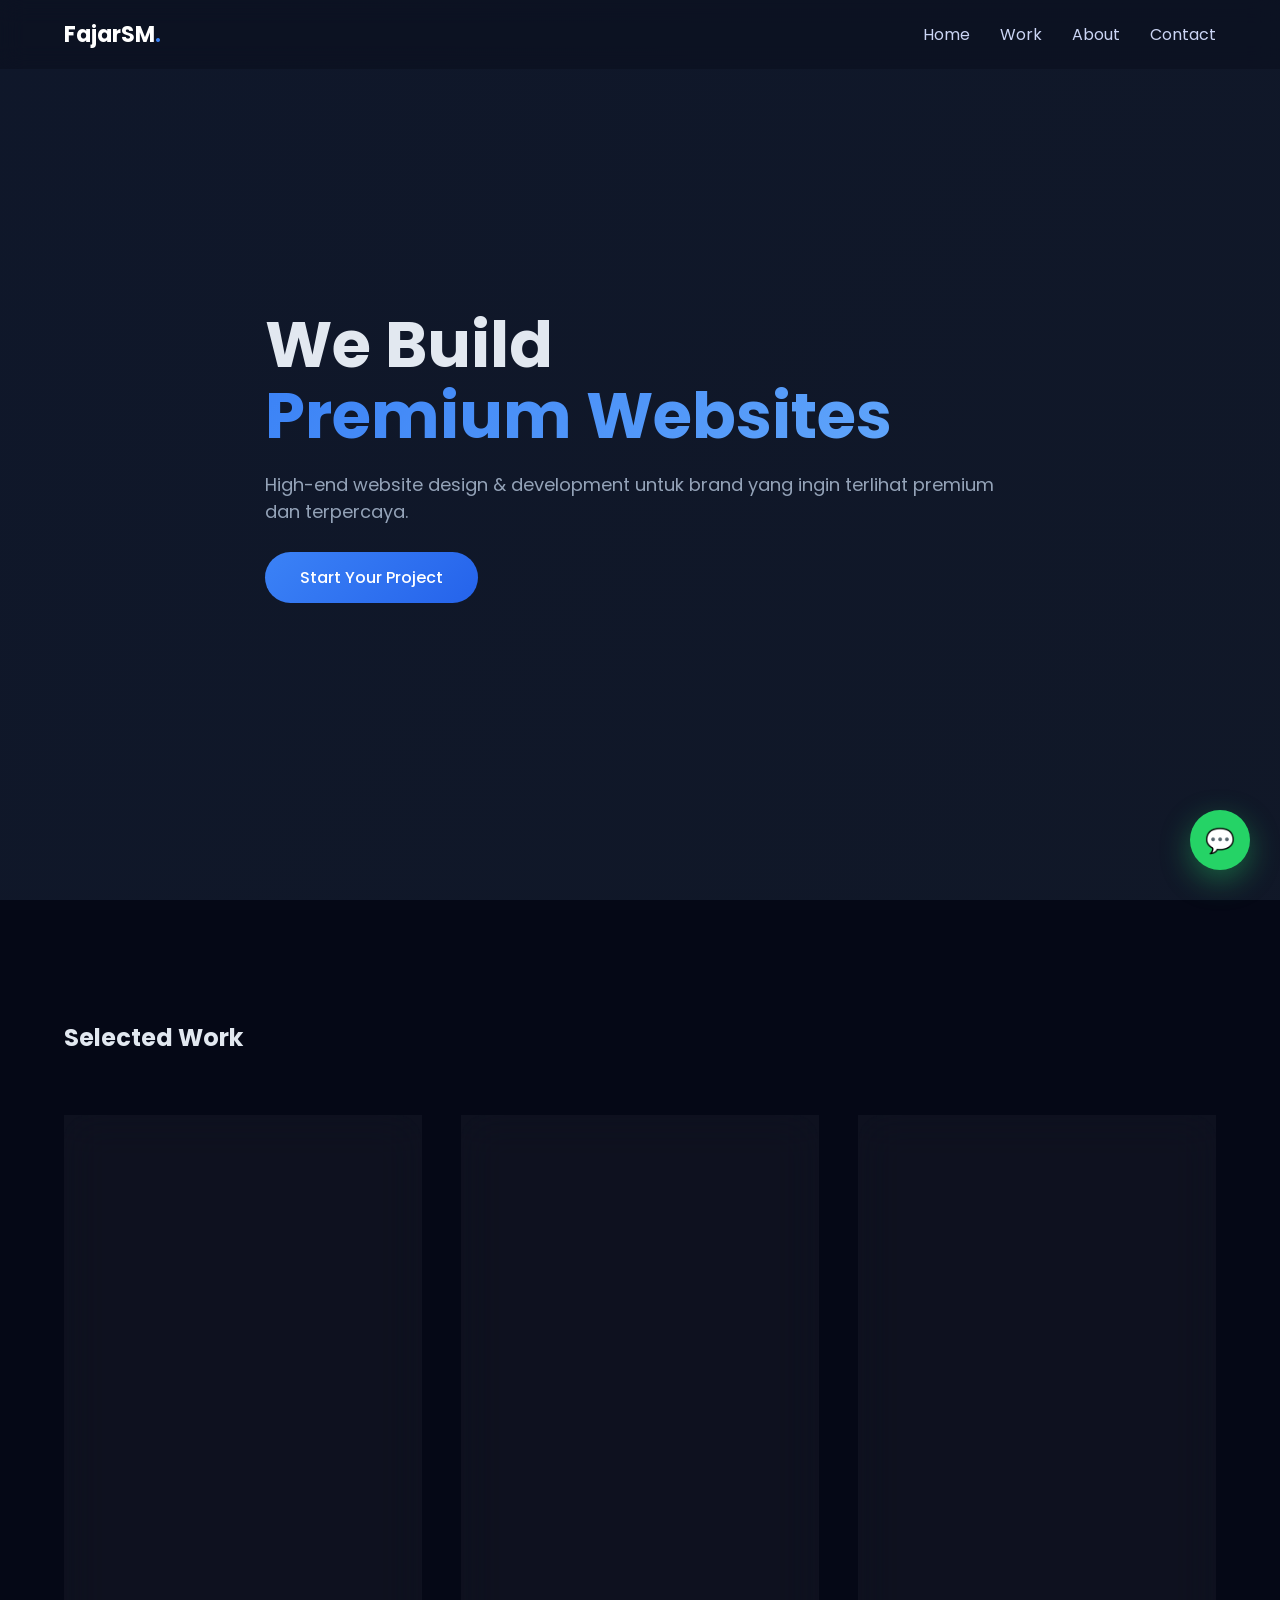
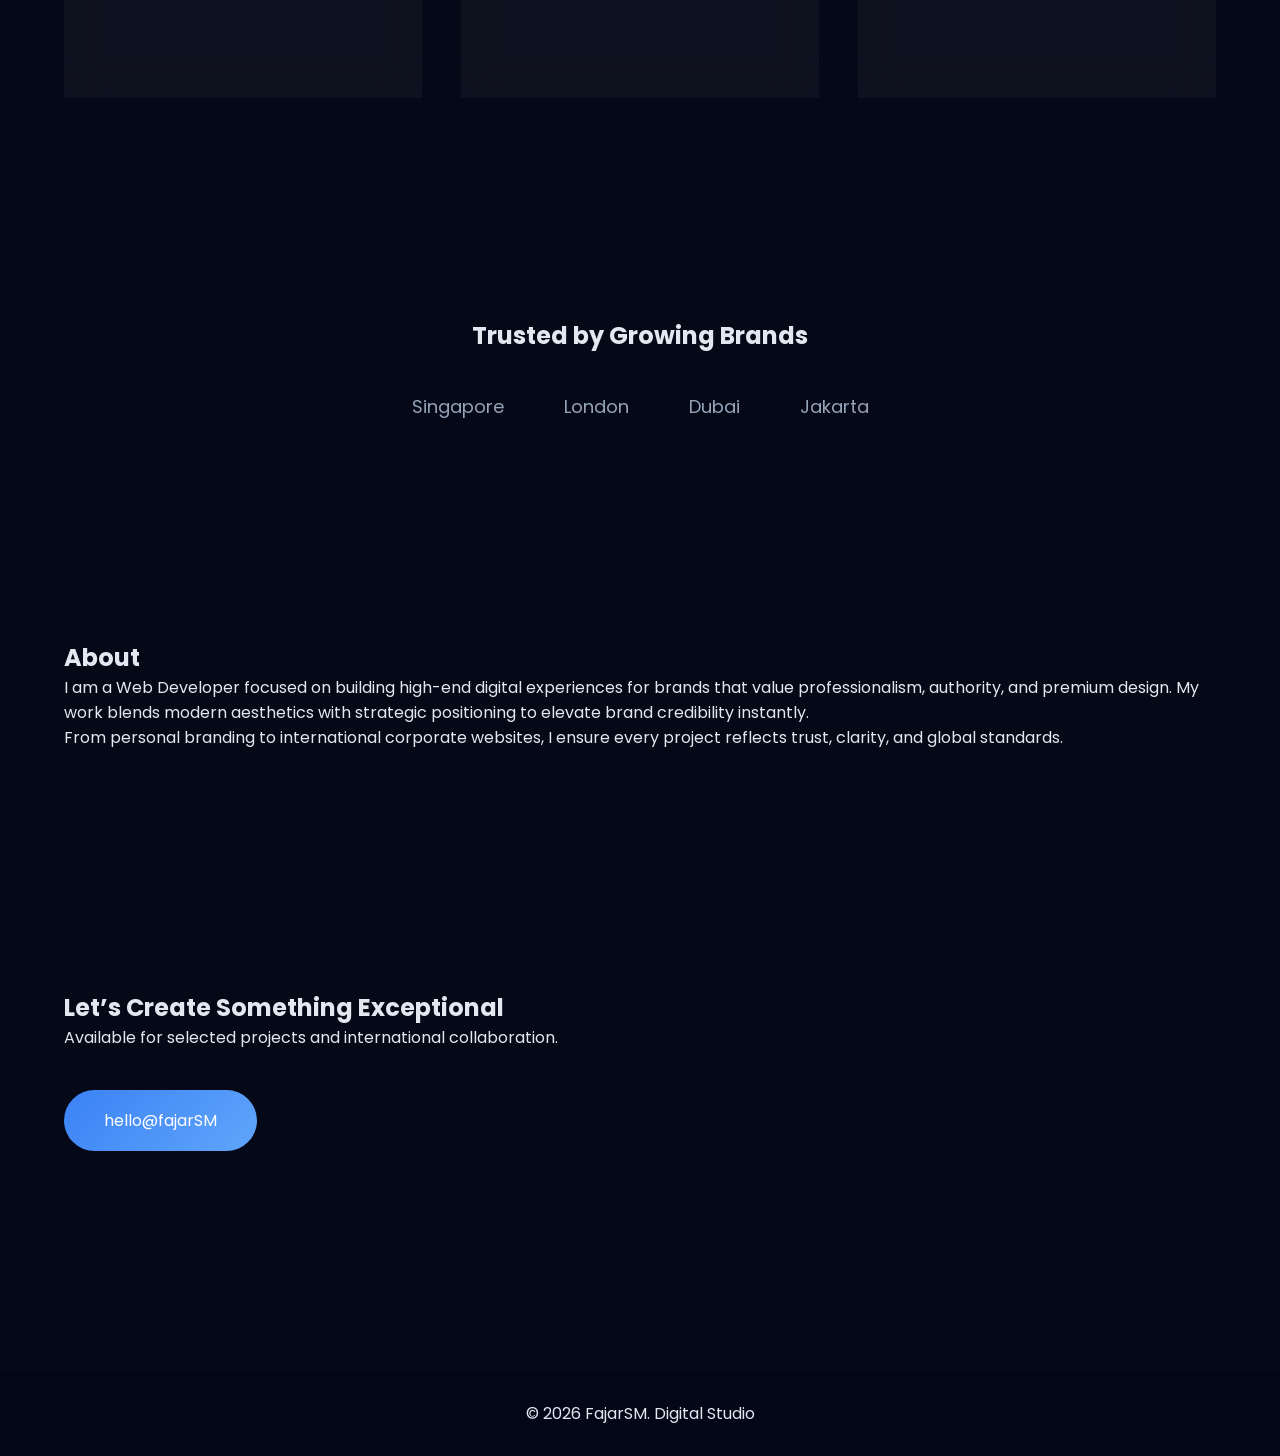
==== index.html @ 10e76083 "Add files via upload" ====
<!DOCTYPE html>
<html lang="id">
<head>
    <meta charset="UTF-8">
    <title>Fajar Satrio | Digital Web Agency</title>
    <meta name="viewport" content="width=device-width, initial-scale=1.0">

    <!-- CSS -->
    <link rel="stylesheet" href="css/base.css">
    <link rel="stylesheet" href="css/portfolio.css">

    <!-- FONT -->
    <link href="https://fonts.googleapis.com/css2?family=Poppins:wght@300;400;500;600;700&display=swap" rel="stylesheet">

    <!-- AOS -->
    <link href="https://unpkg.com/aos@2.3.4/dist/aos.css" rel="stylesheet">
</head>
<body>

<div class="scroll-progress"></div>

<header class="navbar">
    <div class="container nav-container">
        <div class="logo">FajarSM<span>.</span></div>
        <nav id="nav-menu">
            <ul>
                <li><a href="#home">Home</a></li>
                <li><a href="#projects">Work</a></li>
                <li><a href="#about">About</a></li>
                <li><a href="#contact">Contact</a></li>
            </ul>
        </nav>
        <div class="hamburger" id="hamburger">☰</div>
    </div>
</header>

<section class="hero" id="home">
    <div class="animated-bg"></div>
    <div class="hero-overlay"></div>

    <div class="container hero-content">
        <h1>
            We Build<br>
            <span class="typing"></span>
        </h1>

        <p>
            High-end website design & development untuk brand yang ingin terlihat premium dan terpercaya.
        </p>

        <a href="#contact" class="btn-primary magnetic">Start Your Project</a>
    </div>
</section>

<section class="projects" id="projects">
    <div class="container">
        <h2 data-aos="fade-up">Selected Work</h2>

        <div class="project-grid">

            <!-- PROJECT 1 -->
<div class="project-card">
    <div class="project-image">
        <img src="images/luxury-portfolio.jpg" alt="Luxury Portfolio">
        <div class="project-overlay">
            <a href="project-portfolio.html" class="case-btn">
    View Case Study
</a>
        </div>
    </div>

    <div class="project-info">
        <div>
            <h3>Luxury Personal Portfolio</h3>
            <p>High authority personal branding website dengan tampilan elegan dan premium.</p>
        </div>
        <span class="tag">Personal Branding</span>
    </div>
</div>

            <!-- PROJECT 2 -->
<div class="project-card">
    <div class="project-image">
        <img src="images/corporate-global.jpg" alt="Corporate Profile">
        <div class="project-overlay">
            <a href="project-company.html" class="case-btn">
    View Case Study
</a>
        </div>
    </div>

    <div class="project-info">
        <div>
            <h3>Global Corporate Profile</h3>
            <p>International company website untuk serious business dengan branding global.</p>
        </div>
        <span class="tag">International Client</span>
    </div>
</div>

            <!-- PROJECT 3 -->
<div class="project-card">
    <div class="project-image">
        <img src="images/jamu-gendong.jpg" alt="Jamu Gendong">
        <div class="project-overlay">
            <a href="project-umkm.html" class="case-btn">
    View Case Study
</a>
        </div>
    </div>

    <div class="project-info">
        <div>
            <h3>UMKM Business Landing Page</h3>
            <p>Landing page UMKM Indonesia dengan sentuhan klasik & modern sesuai permintaan pelanggan.</p>
        </div>
        <span class="tag">Local Brand</span>
    </div>
</div>
</section>

<section class="client-trust" data-aos="fade-up">
    <div class="container">
        <h2>Trusted by Growing Brands</h2>

        <div class="logo-grid">
            <span>Singapore</span>
            <span>London</span>
            <span>Dubai</span>
            <span>Jakarta</span>
        </div>
    </div>
</section>

<section class="about" id="about" data-aos="fade-up">
    <div class="container about-container">
        <h2>About</h2>
        <p>
            I am a Web Developer focused on building high-end digital experiences 
            for brands that value professionalism, authority, and premium design. 
            My work blends modern aesthetics with strategic positioning 
            to elevate brand credibility instantly.
        </p>
        <p>
            From personal branding to international corporate websites, 
            I ensure every project reflects trust, clarity, and global standards.
        </p>
    </div>
</section>

<section class="contact" id="contact" data-aos="fade-up">
    <div class="container">
        <h2>Let’s Create Something Exceptional</h2>
        <p>
            Available for selected projects and international collaboration.
        </p>

        <div class="contact-box">
            <a href="fajarsatriomohammad@gmail.com" class="contact-btn">
                hello@fajarSM
            </a>
        </div>
    </div>
</section>

<a href="https://wa.me/6285800554333" class="wa-float" target="_blank">💬</a>

<footer>
    <p>© 2026 FajarSM. Digital Studio</p>
</footer>

<script src="https://unpkg.com/aos@2.3.4/dist/aos.js"></script>
<script src="js/main.js"></script>
<script>
AOS.init({
    duration: 1000,
    once: true,
    easing: 'ease-out-cubic'
});
</script>

</body>
</html>
---- css/base.css ----
* {
    margin: 0;
    padding: 0;
    box-sizing: border-box;
}

body {
    font-family: 'Poppins', sans-serif;
    background: #0b0f1a;
    color: #e5e7eb;
    background: #050816;
    color: #e2e8f0;
    overflow-x: hidden;
}
.scroll-progress {
    position: fixed;
    top: 0;
    left: 0;
    height: 3px;
    background: linear-gradient(to right, #3b82f6, #60a5fa);
    width: 0%;
    z-index: 9999;
}

.container {
    width: 90%;
    max-width: 1200px;
    margin: auto;
}


/* NAVBAR */
.navbar {
    position: fixed;
    width: 100%;
    top: 0;
    z-index: 999;
    backdrop-filter: blur(12px);
    background: rgba(10, 15, 30, 0.6);
}

.nav-container {
    display: flex;
    justify-content: space-between;
    align-items: center;
    padding: 18px 0;
}

.logo {
    font-size: 22px;
    font-weight: 700;
    color: #fff;
}

.logo span {
    color: #3b82f6;
}

nav ul {
    display: flex;
    list-style: none;
    gap: 30px;
}

nav a {
    color: #cbd5f5;
    text-decoration: none;
    transition: 0.3s;
}

nav a:hover {
    color: #fff;
}

.hamburger {
    display: none;
    font-size: 22px;
    cursor: pointer;
}

/* NAVBAR SCROLL EFFECT */
.navbar.scrolled {
    background: rgba(5,8,22,0.9);
    backdrop-filter: blur(15px);
}

/* BUTTON */
.btn-primary {
    padding: 14px 35px;
    border-radius: 40px;
    background: linear-gradient(135deg, #3b82f6, #2563eb);
    color: white;
    text-decoration: none;
    font-weight: 500;
    transition: 0.3s;
}

.btn-primary:hover {
    transform: translateY(-3px);
}

/* FOOTER */
footer {
    text-align: center;
    padding: 30px;
    background: #020617;
    margin-top: 100px;
}
---- css/portfolio.css ----
/* ================= HERO SECTION ================= */

.hero {
    position: relative;
    height: 100vh;
    display: flex;
    align-items: center;
    overflow: hidden;
}

/* Animated Gradient Background */
.animated-bg {
    position: absolute;
    inset: 0;
    background: linear-gradient(-45deg, #0f172a, #1e293b, #111827, #0f172a);
    background-size: 400% 400%;
    animation: gradientMove 18s ease infinite;
    z-index: -2;
}

/* Subtle Noise Overlay */
.hero-overlay {
    position: absolute;
    inset: 0;
    background: url("../images/noise.png");
    opacity: 0.04;
    z-index: -1;
}

@keyframes gradientMove {
    0% {background-position: 0% 50%;}
    50% {background-position: 100% 50%;}
    100% {background-position: 0% 50%;}
}

.hero-content {
    max-width: 750px;
}

.hero h1 {
    font-size: 64px;
    font-weight: 700;
    line-height: 1.1;
    margin-bottom: 20px;
    animation: fadeUp 1s ease forwards;
}

.hero h1 span {
    background: linear-gradient(135deg,#3b82f6,#60a5fa);
    -webkit-background-clip: text;
    color: transparent;
}

.hero p {
    font-size: 18px;
    color: #94a3b8;
    margin-bottom: 40px;
    animation: fadeUp 1.4s ease forwards;
}
/* ================= PROJECTS ================= */

.project-grid {
    display: grid;
    grid-template-columns: repeat(auto-fit, minmax(280px,1fr));
    gap: 40px;
}

.project-card {
    padding: 35px;
    border-radius: 24px;
    background: rgba(255,255,255,0.04);
    backdrop-filter: blur(20px);
    border: 1px solid rgba(255,255,255,0.08);
    transition: all 0.4s ease;
}

.project-card:hover {
    transform: translateY(-15px);
    background: rgba(255,255,255,0.07);
    box-shadow: 0 25px 60px rgba(0,0,0,0.4);
}
/* ================= WHATSAPP FLOAT ================= */

.wa-float {
    position: fixed;
    bottom: 35px;
    right: 35px;
    background: #25d366;
    color: white;
    width: 65px;
    height: 65px;
    border-radius: 50%;
    display: flex;
    align-items: center;
    justify-content: center;
    font-size: 26px;
    text-decoration: none;
    box-shadow: 0 15px 40px rgba(37,211,102,0.4);
    transition: all 0.3s ease;
    z-index: 999;
}

.wa-float:hover {
    transform: scale(1.15);
    box-shadow: 0 20px 60px rgba(37,211,102,0.6);
}

/* SECTIONS */
.about, .projects, .contact {
    padding: 120px 0;
}

/* ================= PROJECT SECTION FIXED ================= */

.projects {
    padding: 120px 0;
}

.project-grid {
    display: grid;
    grid-template-columns: repeat(auto-fit, minmax(320px, 1fr));
    gap: 40px;
    margin-top: 60px;
}

.project-card {
    background: rgba(255,255,255,0.04);
    border: 1px solid rgba(255,255,255,0.08);
    border-radius: 24px;
    overflow: hidden;
    transition: all 0.4s ease;
    backdrop-filter: blur(20px);
    display: flex;
    flex-direction: column;
}

.project-card:hover {
    transform: translateY(-15px);
    box-shadow: 0 30px 70px rgba(0,0,0,0.5);
}

/* IMAGE FIX */
.project-card img {
    width: 100%;
    height: 220px;
    object-fit: cover;
}

/* CONTENT AREA */
.project-info {
    padding: 30px;
    flex: 1;
    display: flex;
    flex-direction: column;
    justify-content: space-between;
}

.project-info h3 {
    font-size: 20px;
    margin-bottom: 12px;
}

.project-info p {
    color: #94a3b8;
    font-size: 14px;
    line-height: 1.6;
    margin-bottom: 20px;
}

.tag {
    display: inline-block;
    padding: 6px 14px;
    border-radius: 30px;
    font-size: 12px;
    background: rgba(59,130,246,0.15);
    border: 1px solid rgba(59,130,246,0.4);
}

/* ANIMATION */
@keyframes fadeUp {
    from {
        opacity: 0;
        transform: translateY(40px);
    }
    to {
        opacity: 1;
        transform: translateY(0);
    }
}

/* WHATSAPP */
.wa-float {
    position: fixed;
    bottom: 30px;
    right: 30px;
    background: #25d366;
    color: white;
    font-size: 24px;
    width: 60px;
    height: 60px;
    border-radius: 50%;
    display: flex;
    align-items: center;
    justify-content: center;
    text-decoration: none;
    box-shadow: 0 10px 30px rgba(37,211,102,0.4);
    transition: 0.3s;
}

.wa-float:hover {
    transform: scale(1.1);
}

/* RESPONSIVE */
@media (max-width: 768px) {

    .hero h1 {
        font-size: 42px;
    }

    .hero p {
        font-size: 16px;
    }

    nav {
        display: none;
    }

    nav.active {
        display: block;
        position: absolute;
        top: 80px;
        right: 20px;
        background: rgba(10,15,30,0.95);
        padding: 25px;
        border-radius: 20px;
    }

    nav ul {
        flex-direction: column;
        gap: 20px;
    }

    .hamburger {
        display: block;
    }
}

/* ================= IMAGE WRAPPER ================= */

.project-image {
    position: relative;
    overflow: hidden;
}

.project-image img {
    width: 100%;
    height: 230px;
    object-fit: cover;
    transition: transform 0.6s ease;
}

/* IMAGE ZOOM */
.project-card:hover img {
    transform: scale(1.08);
}

/* OVERLAY */
.project-overlay {
    position: absolute;
    inset: 0;
    background: linear-gradient(to top, rgba(5,8,22,0.9), rgba(5,8,22,0.2));
    display: flex;
    align-items: center;
    justify-content: center;
    opacity: 0;
    transition: 0.4s ease;
}

.project-card:hover .project-overlay {
    opacity: 1;
}

/* CASE STUDY BUTTON */
.case-btn {
    padding: 12px 28px;
    background: linear-gradient(135deg,#3b82f6,#60a5fa);
    border-radius: 40px;
    text-decoration: none;
    color: white;
    font-size: 14px;
    transition: 0.3s ease;
}

.case-btn:hover {
    transform: translateY(-3px);
}

/* SUBTLE GLOW */
.project-card {
    transition: all 0.4s ease;
}

.project-card:hover {
    box-shadow: 0 0 60px rgba(59,130,246,0.15);
}

.client-trust {
    padding: 100px 0;
    text-align: center;
}

.logo-grid {
    margin-top: 40px;
    display: flex;
    justify-content: center;
    gap: 60px;
    font-size: 18px;
    color: #94a3b8;
}

.contact-box {
    margin-top: 40px;
}

.contact-btn {
    display: inline-block;
    padding: 18px 40px;
    border-radius: 50px;
    background: linear-gradient(135deg,#3b82f6,#60a5fa);
    color: white;
    text-decoration: none;
    font-size: 16px;
    transition: 0.3s ease;
}

.contact-btn:hover {
    transform: translateY(-5px);
    box-shadow: 0 20px 60px rgba(59,130,246,0.4);
}
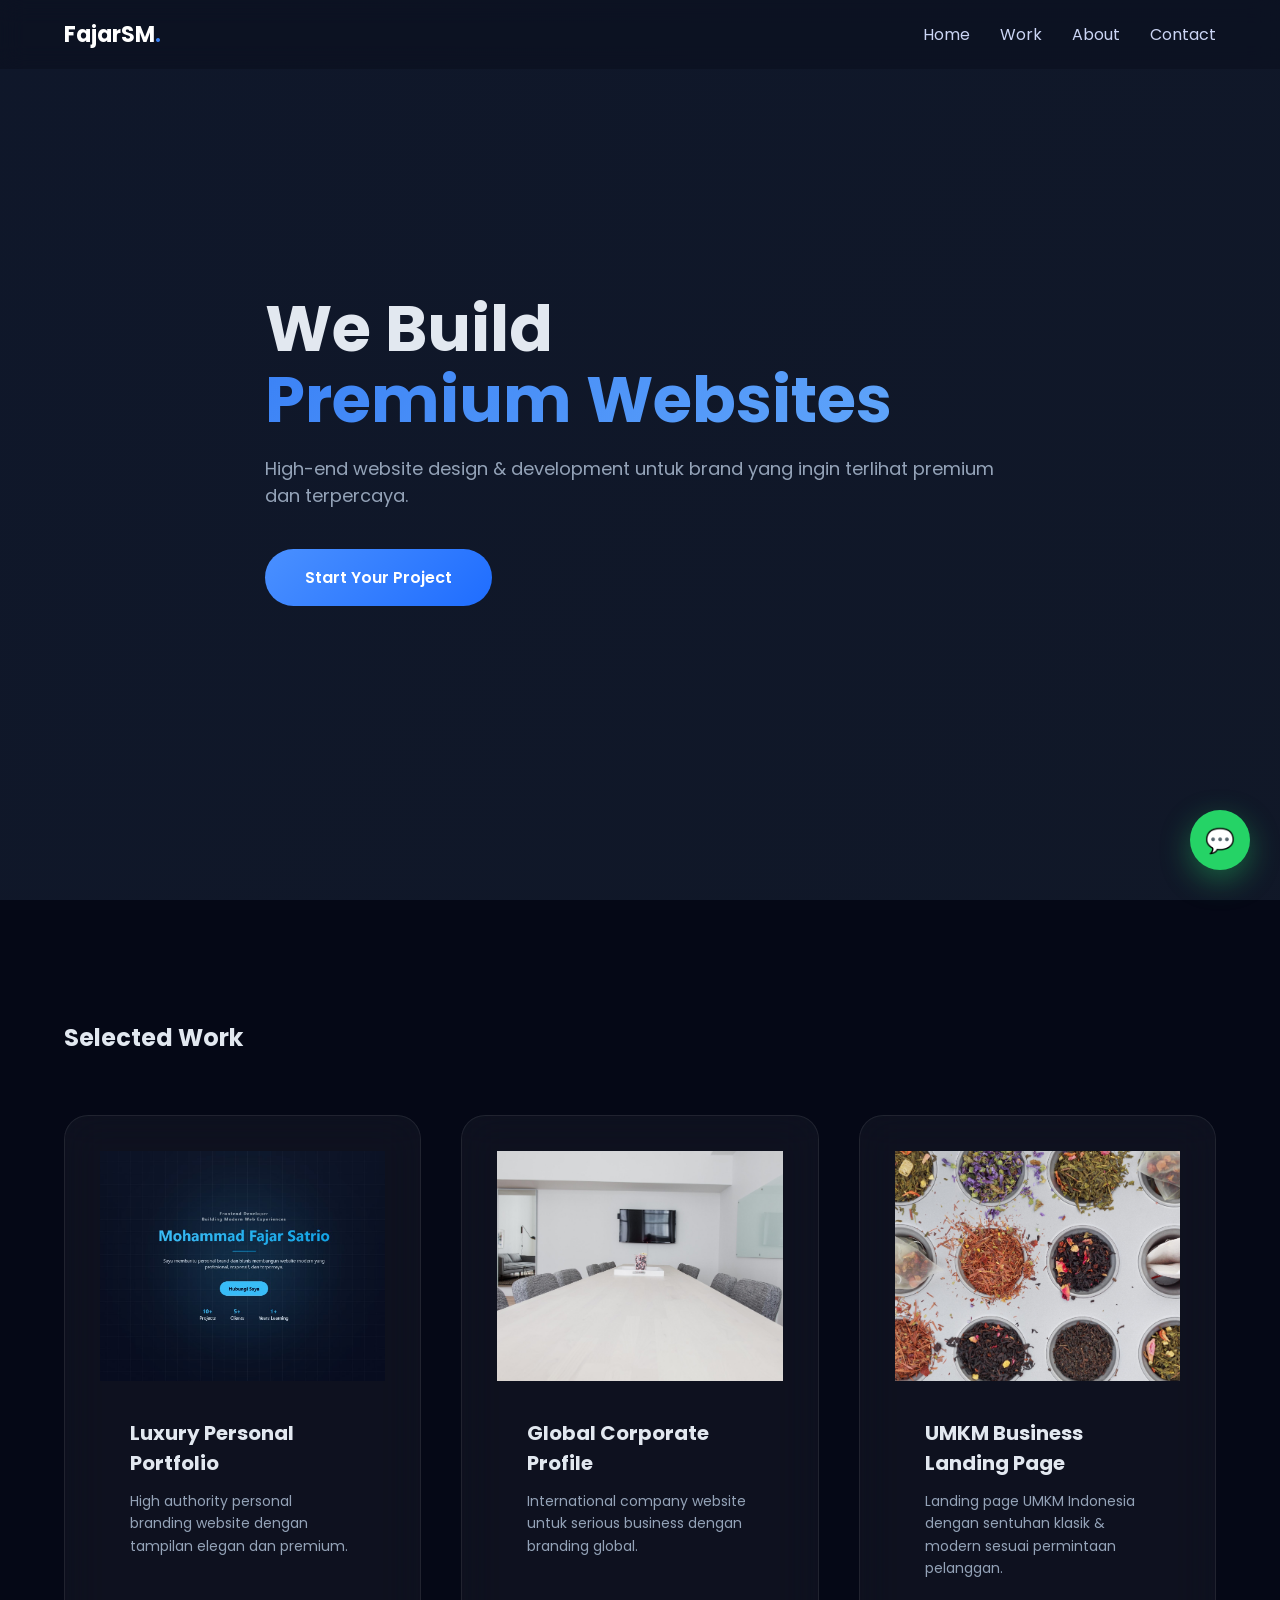
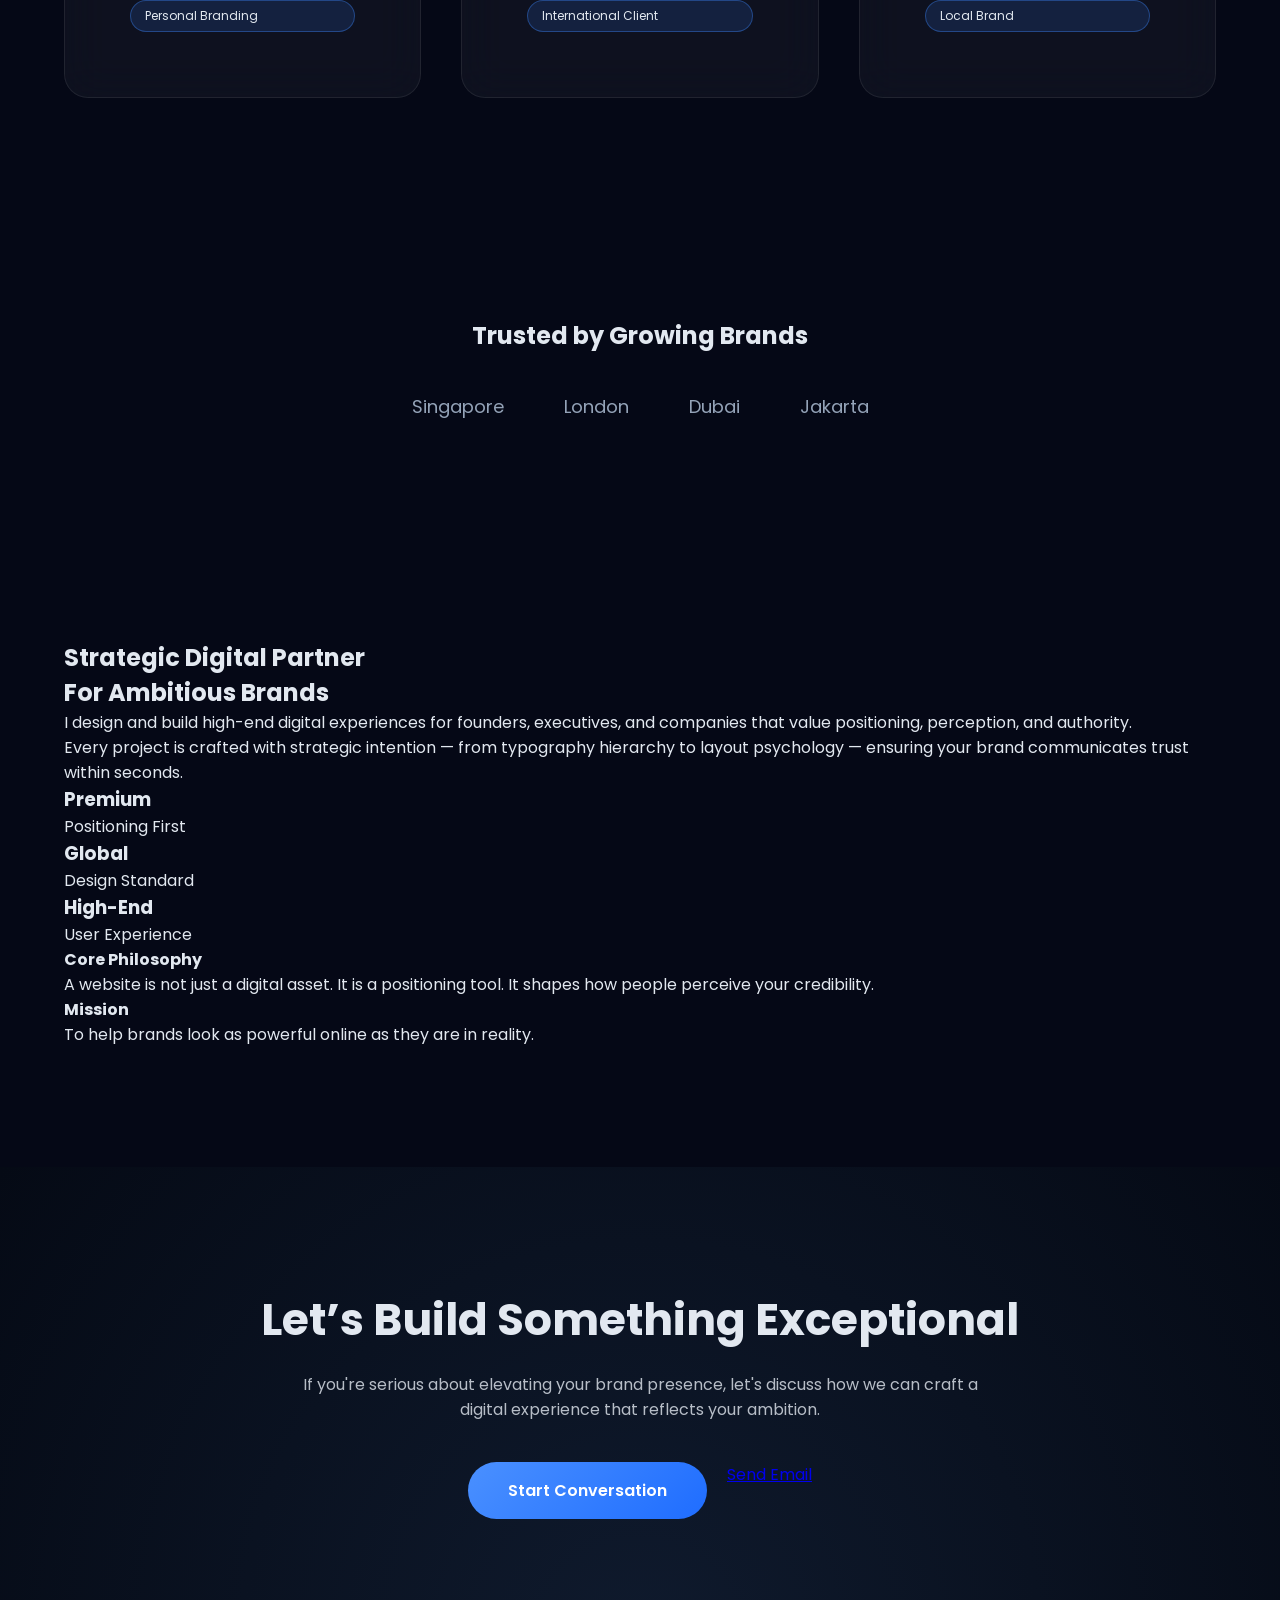
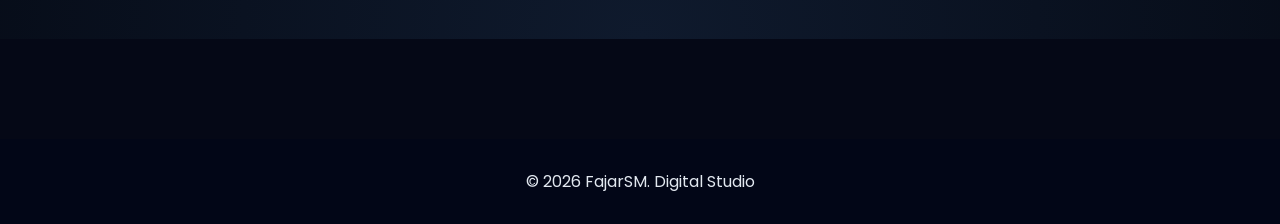
==== commit e7e94dfe: "Add files via upload" ====
--- a/index.html
+++ b/index.html
@@ -34,7 +34,7 @@
     </div>
 </header>
 
-<section class="hero" id="home">
+<section class="hero fade-section" id="home">
     <div class="animated-bg"></div>
     <div class="hero-overlay"></div>
 
@@ -52,7 +52,7 @@
     </div>
 </section>
 
-<section class="projects" id="projects">
+<section class="projects fade-section" id="projects">
     <div class="container">
         <h2 data-aos="fade-up">Selected Work</h2>
 
@@ -132,35 +132,80 @@
     </div>
 </section>
 
-<section class="about" id="about" data-aos="fade-up">
-    <div class="container about-container">
-        <h2>About</h2>
+<section class="about fade-section" id="about">
+  <div class="container about-grid">
+
+    <div class="about-left">
+      <h2>Strategic Digital Partner<br>For Ambitious Brands</h2>
+
+      <p>
+        I design and build high-end digital experiences for founders,
+        executives, and companies that value positioning, perception,
+        and authority.
+      </p>
+
+      <p>
+        Every project is crafted with strategic intention —
+        from typography hierarchy to layout psychology —
+        ensuring your brand communicates trust within seconds.
+      </p>
+
+      <div class="about-highlights">
+        <div>
+          <h3>Premium</h3>
+          <span>Positioning First</span>
+        </div>
+        <div>
+          <h3>Global</h3>
+          <span>Design Standard</span>
+        </div>
+        <div>
+          <h3>High-End</h3>
+          <span>User Experience</span>
+        </div>
+      </div>
+    </div>
+
+    <div class="about-right">
+      <div class="about-card">
+        <h4>Core Philosophy</h4>
         <p>
-            I am a Web Developer focused on building high-end digital experiences 
-            for brands that value professionalism, authority, and premium design. 
-            My work blends modern aesthetics with strategic positioning 
-            to elevate brand credibility instantly.
+          A website is not just a digital asset.
+          It is a positioning tool.
+          It shapes how people perceive your credibility.
         </p>
+
+        <h4>Mission</h4>
         <p>
-            From personal branding to international corporate websites, 
-            I ensure every project reflects trust, clarity, and global standards.
+          To help brands look as powerful online as they are in reality.
         </p>
-    </div>
-</section>
-
-<section class="contact" id="contact" data-aos="fade-up">
-    <div class="container">
-        <h2>Let’s Create Something Exceptional</h2>
-        <p>
-            Available for selected projects and international collaboration.
-        </p>
-
-        <div class="contact-box">
-            <a href="fajarsatriomohammad@gmail.com" class="contact-btn">
-                hello@fajarSM
-            </a>
-        </div>
-    </div>
+      </div>
+    </div>
+
+  </div>
+</section>
+
+<section class="contact fade-section" id="contact">
+  <div class="container contact-wrapper">
+
+    <h2>Let’s Build Something Exceptional</h2>
+    <p>
+      If you're serious about elevating your brand presence,
+      let's discuss how we can craft a digital experience
+      that reflects your ambition.
+    </p>
+
+    <div class="contact-actions">
+      <a href="https://wa.me/6285800554333" target="_blank" class="btn-primary">
+        Start Conversation
+      </a>
+
+      <a href="mailto:fajarsatriomohammad@gmail.com?subject=Project Inquiry&body=Hi Fajar, I want to discuss a project." class="btn-outline">
+        Send Email
+      </a>
+    </div>
+
+  </div>
 </section>
 
 <a href="https://wa.me/6285800554333" class="wa-float" target="_blank">💬</a>
--- a/css/base.css
+++ b/css/base.css
@@ -82,6 +82,43 @@
 .navbar.scrolled {
     background: rgba(5,8,22,0.9);
     backdrop-filter: blur(15px);
+}
+
+.contact {
+  padding: 160px 0;
+  text-align: center;
+  background: radial-gradient(circle at bottom, #0f1a2d, #050a15);
+}
+
+.contact h2 {
+  font-size: 44px;
+  margin-bottom: 20px;
+}
+
+.contact p {
+  max-width: 700px;
+  margin: auto;
+  opacity: 0.8;
+  margin-bottom: 40px;
+}
+
+.contact-actions {
+  display: flex;
+  justify-content: center;
+  gap: 20px;
+}
+
+/* MOBILE */
+@media (max-width: 768px) {
+
+  .contact h2 {
+    font-size: 28px;
+  }
+
+  .contact-actions {
+    flex-direction: column;
+  }
+
 }
 
 /* BUTTON */
@@ -105,4 +142,639 @@
     padding: 30px;
     background: #020617;
     margin-top: 100px;
+}
+
+/* ========================================= */
+/* ===== MOBILE SAFE OVERRIDE LAYER ======= */
+/* ========================================= */
+
+@media (max-width: 768px) {
+
+  html, body {
+    overflow-x: hidden;
+  }
+
+  .container {
+    width: 100%;
+    max-width: 100%;
+    padding: 0 20px;
+  }
+
+  section {
+    padding: 80px 0;
+  }
+
+  /* HERO */
+  .hero {
+    height: auto !important;
+    padding: 140px 0 100px;
+    text-align: center;
+  }
+
+  .hero h1 {
+    font-size: 28px !important;
+    line-height: 1.3;
+  }
+
+  .hero p {
+    font-size: 15px;
+  }
+
+  /* PROJECT GRID */
+  .project-grid {
+    display: grid !important;
+    grid-template-columns: 1fr !important;
+    gap: 24px;
+  }
+
+  /* TRUSTED BRANDS */
+  .logo-grid {
+    display: flex !important;
+    flex-direction: column !important;
+    align-items: center;
+    gap: 16px;
+  }
+
+  .logo-grid span {
+    font-size: 14px;
+    opacity: 0.8;
+  }
+
+  /* ABOUT */
+.about {
+  position: relative;
+  padding: 180px 0;
+  background: #050a15;
+  overflow: hidden;
+}
+
+/* Background Glow */
+.about::before {
+  content: "";
+  position: absolute;
+  width: 600px;
+  height: 600px;
+  background: #1f6dff;
+  filter: blur(200px);
+  opacity: 0.12;
+  top: -200px;
+  left: -200px;
+}
+
+.about-grid {
+  display: grid;
+  grid-template-columns: 1.3fr 1fr;
+  gap: 120px;
+  align-items: center;
+  position: relative;
+  z-index: 2;
+}
+
+.about-left h2 {
+  font-size: 56px;
+  line-height: 1.1;
+  margin-bottom: 40px;
+}
+
+.about-left p {
+  font-size: 18px;
+  opacity: 0.85;
+  margin-bottom: 25px;
+  max-width: 600px;
+}
+
+.about-highlights {
+  display: flex;
+  gap: 60px;
+  margin-top: 60px;
+}
+
+.about-highlights h3 {
+  font-size: 22px;
+}
+
+.about-highlights span {
+  font-size: 14px;
+  opacity: 0.6;
+}
+
+/* Floating Card */
+.about-card {
+  background: rgba(255,255,255,0.06);
+  padding: 50px;
+  border-radius: 28px;
+  backdrop-filter: blur(20px);
+  border: 1px solid rgba(255,255,255,0.08);
+  box-shadow: 0 40px 100px rgba(0,0,0,0.5);
+  transform: translateY(40px);
+}
+
+/* MOBILE (tetap clean) */
+@media (max-width: 768px) {
+
+  .about {
+    padding: 120px 0;
+  }
+
+  .about-grid {
+    grid-template-columns: 1fr;
+    gap: 40px;
+  }
+
+  .about-left h2 {
+    font-size: 28px;
+  }
+
+  .about-highlights {
+    flex-direction: column;
+    gap: 20px;
+  }
+
+  .about-card {
+    transform: none;
+    padding: 30px;
+  }
+
+}
+
+  /* BUTTON */
+  .btn-primary,
+  .case-btn {
+    width: 100%;
+    text-align: center;
+  }
+
+}
+
+/* EXTRA SMALL DEVICES */
+@media (max-width: 480px) {
+
+  h1 {
+    font-size: 24px !important;
+  }
+
+  h2 {
+    font-size: 20px !important;
+  }
+
+  p {
+    font-size: 14px;
+  }
+
+}
+
+/* ========================================= */
+/* ===== MOBILE FIX DETAIL PAGES ========== */
+/* ========================================= */
+
+@media (max-width: 768px) {
+
+  /* HERO DETAIL */
+  .hero-detail {
+    padding: 140px 0 80px;
+    text-align: center;
+  }
+
+  .hero-detail h1 {
+    font-size: 26px !important;
+    line-height: 1.3;
+  }
+
+  .hero-detail p {
+    font-size: 15px;
+  }
+
+  /* CONTENT WRAPPER */
+  .section-content {
+    padding: 0 20px;
+  }
+
+  /* SCREENSHOT IMAGE */
+  .project-screenshot img {
+    width: 100%;
+    height: auto;
+    border-radius: 16px;
+  }
+
+  /* TEXT CONTENT */
+  .section-content p {
+    font-size: 15px;
+    line-height: 1.7;
+  }
+
+  .section-content h3 {
+    font-size: 18px;
+    margin-top: 30px;
+  }
+
+  /* LIST */
+  .section-content ul {
+    padding-left: 18px;
+    font-size: 14px;
+  }
+
+  /* BUTTON BACK */
+  .back-btn {
+    display: block;
+    width: 100%;
+    text-align: center;
+    margin-top: 40px;
+  }
+
+}
+
+/* EXTRA SMALL */
+@media (max-width: 480px) {
+
+  .hero-detail h1 {
+    font-size: 22px !important;
+  }
+
+  .section-content p {
+    font-size: 14px;
+  }
+
+}
+
+/* ========================================= */
+/* ===== SUPER CLEAN DETAIL MOBILE FIX ===== */
+/* ========================================= */
+
+@media (max-width: 768px) {
+
+  html, body {
+    overflow-x: hidden;
+  }
+
+  /* SECTION WRAPPER */
+  section {
+    padding: 80px 0 !important;
+  }
+
+  /* HERO AREA */
+  .hero,
+  .hero-detail {
+    padding: 120px 20px 80px !important;
+    height: auto !important;
+    text-align: center;
+  }
+
+  .hero h1,
+  .hero-detail h1 {
+    font-size: 26px !important;
+    line-height: 1.3;
+  }
+
+  .hero p,
+  .hero-detail p {
+    font-size: 15px;
+    line-height: 1.7;
+  }
+
+  /* CONTENT BLOCK */
+  .section-content,
+  .content,
+  .about {
+    padding: 0 20px !important;
+    width: 100% !important;
+    max-width: 100% !important;
+  }
+
+  /* IMAGES */
+  img {
+    width: 100% !important;
+    height: auto !important;
+    border-radius: 16px;
+  }
+
+  /* CARD STYLE FIX (Corporate Page) */
+  .section,
+  .card,
+  .company-card {
+    width: 100% !important;
+    max-width: 100% !important;
+    margin: 0 auto !important;
+    padding: 30px 20px !important;
+    border-radius: 20px;
+  }
+
+  /* STATS ROW FIX */
+  .stats,
+  .numbers {
+    display: flex !important;
+    flex-direction: column !important;
+    gap: 20px;
+    align-items: center;
+  }
+
+  /* UMKM MENU CARD */
+  .menu-item,
+  .product-card {
+    width: 100% !important;
+    padding: 20px !important;
+  }
+
+  /* BUTTON FIX */
+  .btn,
+  .btn-primary,
+  .order-btn,
+  .back-btn {
+    width: 100% !important;
+    text-align: center !important;
+    margin: 15px 0 !important;
+  }
+
+}
+
+/* ============================= */
+/* GLOBAL DETAIL LAYOUT SYSTEM */
+/* ============================= */
+
+.detail-page {
+  min-height: 100vh;
+}
+
+.detail-page .container {
+  max-width: 1000px;
+  margin: auto;
+  padding: 100px 24px;
+}
+
+.detail-page img {
+  width: 100%;
+  height: auto;
+  border-radius: 20px;
+  margin: 40px 0;
+}
+
+/* Mobile stability */
+@media (max-width: 768px) {
+  .detail-page .container {
+    padding: 80px 20px;
+  }
+
+  .detail-page h1 {
+    font-size: 26px;
+  }
+
+  .detail-page h2 {
+    font-size: 20px;
+  }
+
+  .detail-page p {
+    font-size: 15px;
+    line-height: 1.7;
+  }
+
+  .detail-page .btn,
+  .detail-page .order-btn {
+    width: 100%;
+    text-align: center;
+  }
+}
+.theme-portfolio {
+  background: radial-gradient(circle at top, #0f1a2d, #050a15);
+  color: #eaf2ff;
+}
+
+.portfolio-hero {
+  text-align: center;
+  padding: 100px 0 60px;
+}
+
+.portfolio-hero h1 {
+  font-size: 44px;
+  font-weight: 700;
+  margin-bottom: 20px;
+}
+
+.portfolio-hero p {
+  max-width: 700px;
+  margin: auto;
+  opacity: 0.8;
+}
+
+/* GRID */
+.portfolio-grid {
+  display: grid;
+  grid-template-columns: 1fr 1fr;
+  gap: 60px;
+  margin-top: 60px;
+}
+
+.portfolio-grid ul {
+  padding-left: 20px;
+  line-height: 1.8;
+}
+
+/* DARK STAT BOX */
+.stat-box.dark {
+  background: rgba(255,255,255,0.06);
+  color: #eaf2ff;
+}
+
+/* CTA */
+.portfolio-cta {
+  text-align: center;
+  padding: 100px 0;
+}
+
+.btn-primary {
+  display: inline-block;
+  background: linear-gradient(135deg, #4a90ff, #1f6dff);
+  color: white;
+  padding: 16px 40px;
+  border-radius: 40px;
+  text-decoration: none;
+  font-weight: 600;
+  transition: 0.3s;
+}
+
+.btn-primary:hover {
+  transform: scale(1.05);
+}
+
+/* MOBILE */
+@media (max-width: 768px) {
+
+  .portfolio-hero h1 {
+    font-size: 26px;
+  }
+
+  .portfolio-grid {
+    grid-template-columns: 1fr;
+  }
+
+  .portfolio-cta {
+    padding: 80px 0;
+  }
+
+  .btn-primary {
+    width: 100%;
+    text-align: center;
+  }
+
+}
+
+.theme-corporate {
+  background: #f8f9fb;
+  color: #0f172a;
+}
+
+.corp-hero {
+  text-align: center;
+  padding: 80px 0 60px;
+}
+
+.corp-hero h1 {
+  font-size: 42px;
+  font-weight: 700;
+  margin-bottom: 20px;
+}
+
+.corp-hero p {
+  max-width: 600px;
+  margin: auto;
+  color: #475569;
+}
+
+/* GRID */
+.corp-grid {
+  display: grid;
+  grid-template-columns: 1fr 1fr;
+  gap: 50px;
+  align-items: center;
+}
+
+.corp-grid img {
+  border-radius: 20px;
+}
+
+/* STATS */
+.stats-grid {
+  display: grid;
+  grid-template-columns: repeat(3, 1fr);
+  gap: 30px;
+  margin-top: 60px;
+}
+
+.stat-box {
+  background: white;
+  padding: 40px;
+  border-radius: 20px;
+  text-align: center;
+  box-shadow: 0 10px 40px rgba(0,0,0,0.05);
+  transition: 0.3s;
+}
+
+.stat-box:hover {
+  transform: translateY(-6px);
+}
+
+.stat-box h3 {
+  font-size: 32px;
+  margin-bottom: 10px;
+}
+
+/* CTA */
+.corp-cta {
+  text-align: center;
+  padding: 80px 0;
+}
+
+.corp-cta h2 {
+  margin-bottom: 25px;
+}
+
+/* MOBILE FIX */
+@media (max-width: 768px) {
+
+  .corp-grid {
+    grid-template-columns: 1fr;
+  }
+
+  .stats-grid {
+    grid-template-columns: 1fr;
+  }
+
+  .corp-hero h1 {
+    font-size: 26px;
+  }
+
+}
+
+.theme-umkm {
+  background: linear-gradient(to bottom, #3e2f1c, #2b1d0e);
+  color: #f5e9d3;
+}
+
+.theme-umkm h1 {
+  font-size: 38px;
+  margin-bottom: 10px;
+}
+
+.theme-umkm h2 {
+  margin-bottom: 20px;
+}
+
+.badge {
+  display: inline-block;
+  background: #d4a373;
+  color: #2b1d0e;
+  padding: 8px 20px;
+  border-radius: 40px;
+  font-size: 14px;
+  margin: 15px 0 25px;
+  font-weight: 600;
+}
+
+.menu-grid {
+  display: grid;
+  grid-template-columns: repeat(auto-fit, minmax(250px, 1fr));
+  gap: 20px;
+}
+
+.menu-card {
+  background: rgba(255,255,255,0.07);
+  padding: 25px;
+  border-radius: 20px;
+  transition: 0.3s;
+}
+
+.menu-card:hover {
+  transform: translateY(-5px);
+  background: rgba(255,255,255,0.1);
+}
+
+.order-btn {
+  display: inline-block;
+  background: #25D366;
+  color: white;
+  padding: 16px 40px;
+  border-radius: 40px;
+  text-decoration: none;
+  font-weight: 600;
+  transition: 0.3s;
+}
+
+.order-btn:hover {
+  transform: scale(1.05);
+}
+
+/* MOBILE FIX */
+@media (max-width: 768px) {
+
+  .theme-umkm h1 {
+    font-size: 26px;
+  }
+
+  .menu-grid {
+    grid-template-columns: 1fr;
+  }
+
+  .order-btn {
+    width: 100%;
+    text-align: center;
+  }
+
 }
